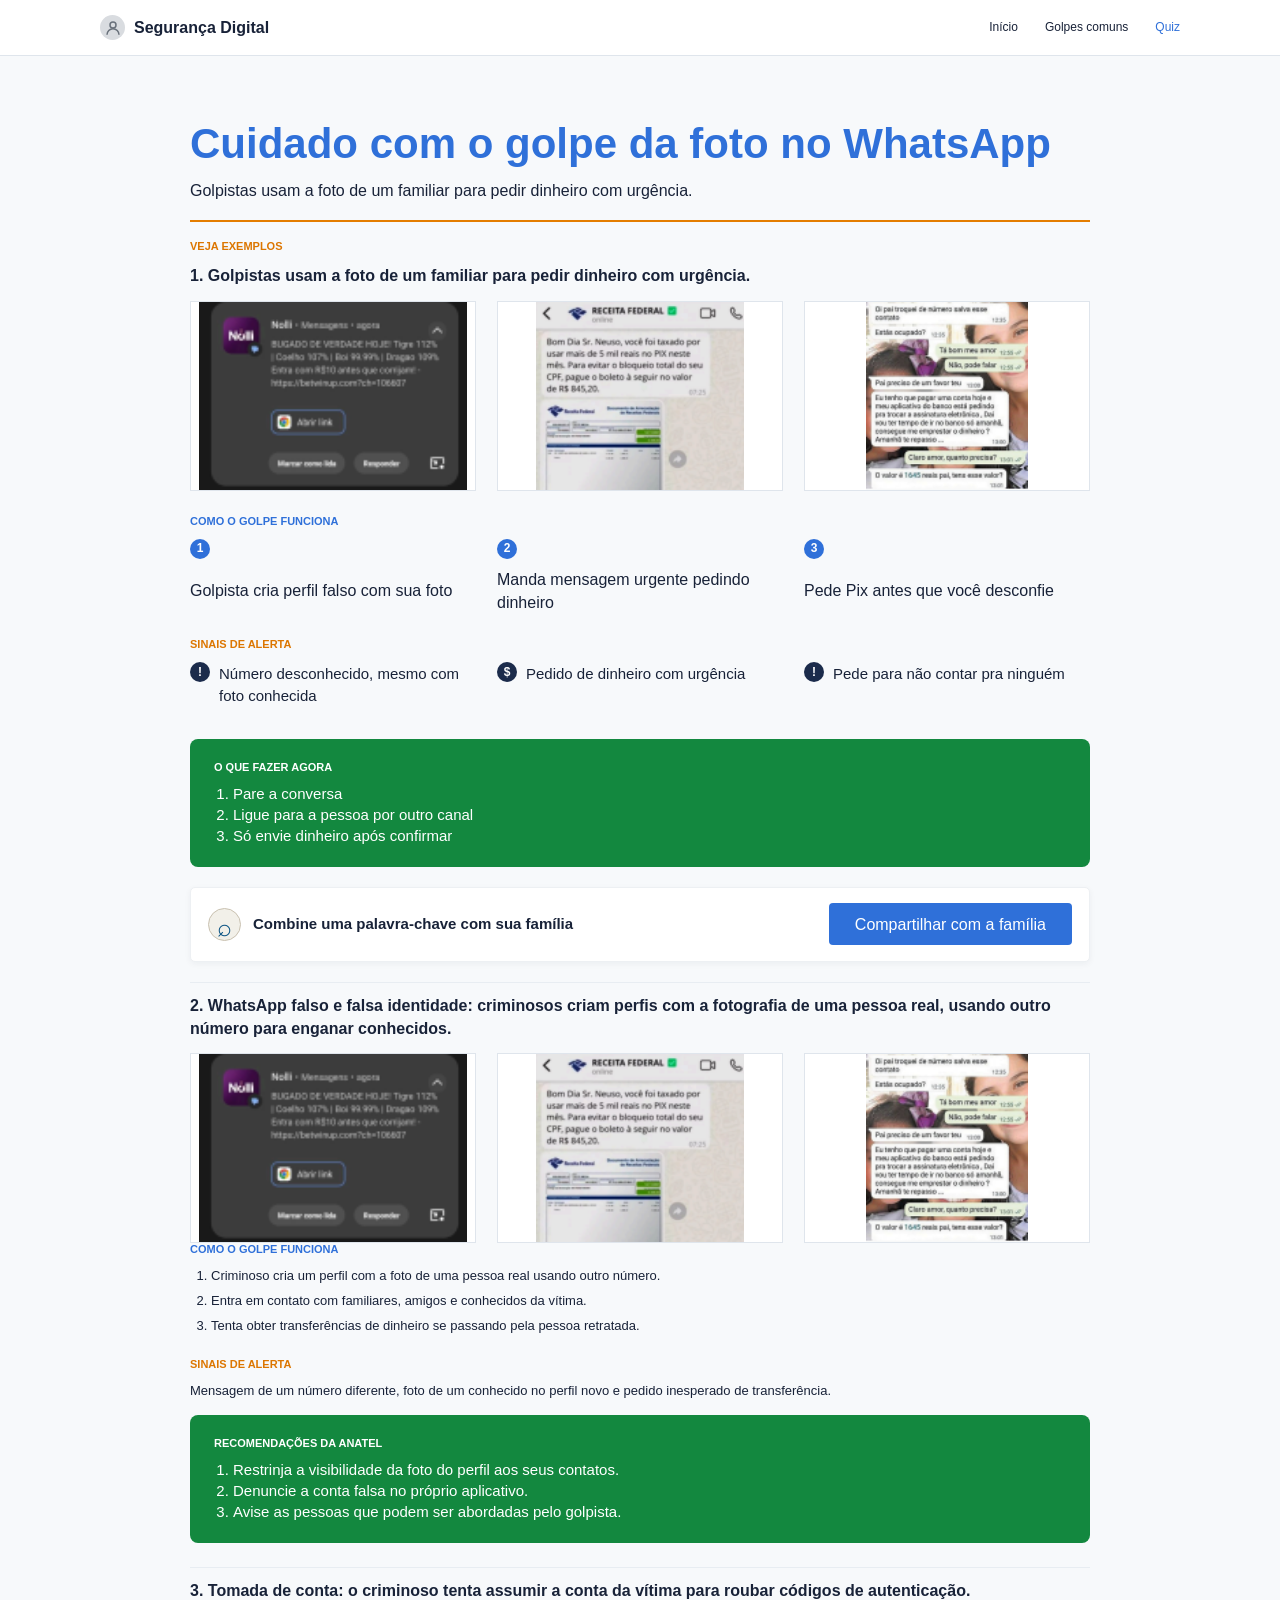
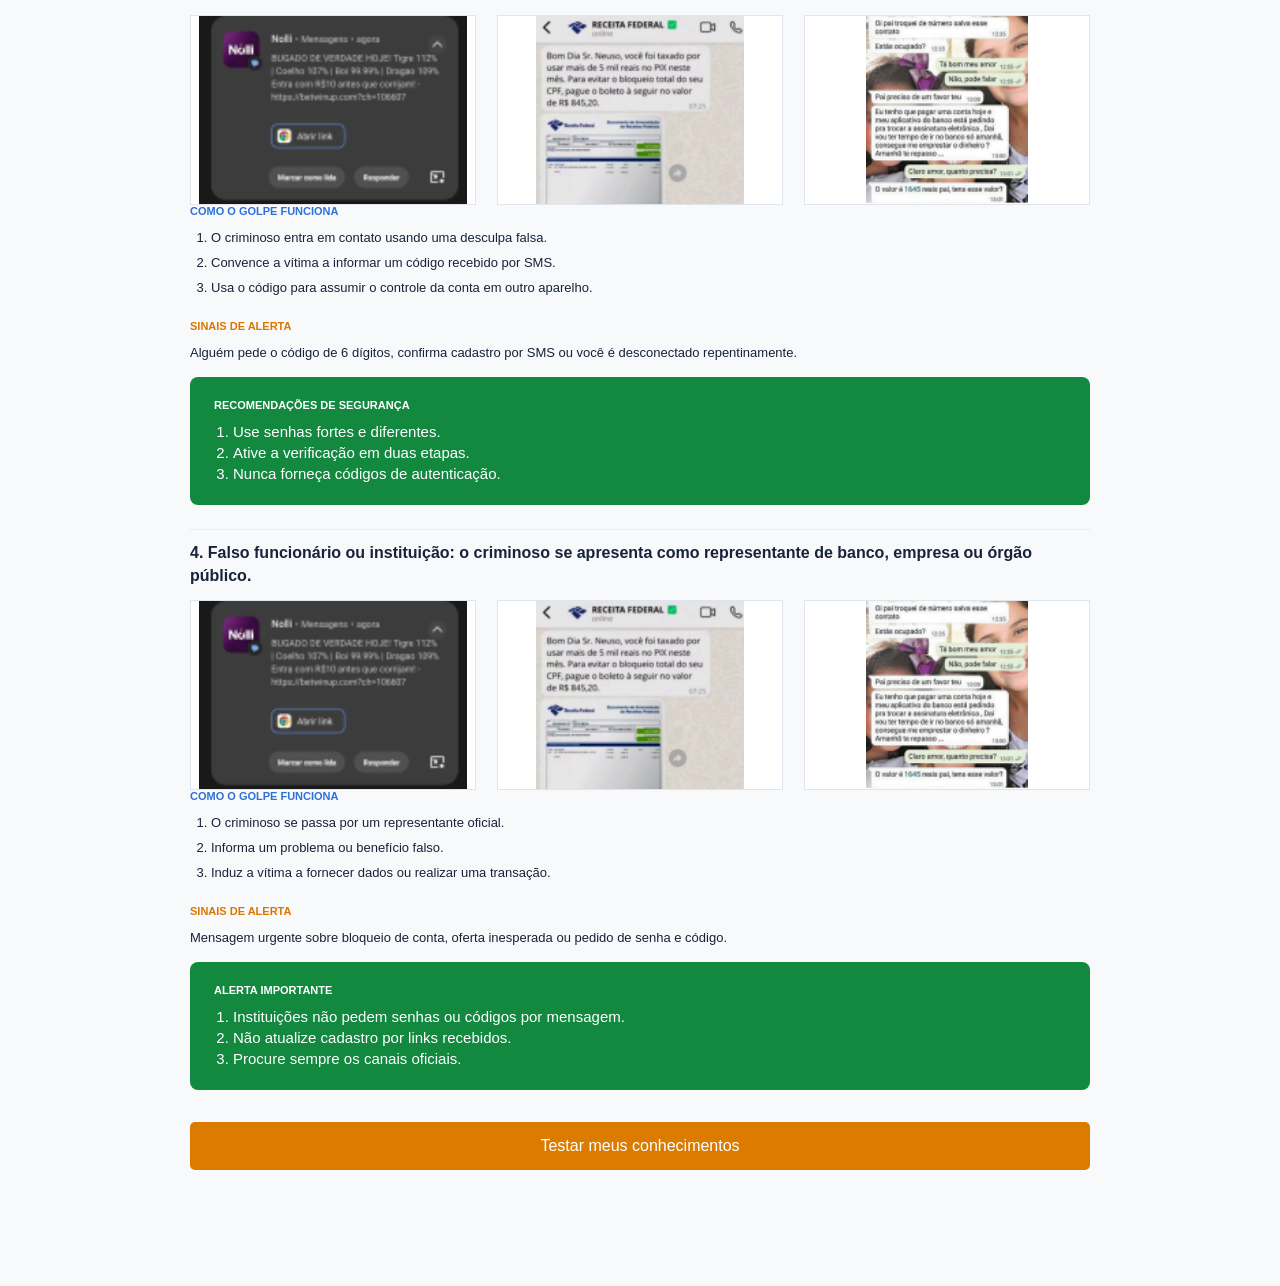
==== index.html @ 871d4056 "Criaçao do quiz" ====
<!doctype html>
<html lang="pt-BR">
  <head>
    <meta charset="utf-8" />
    <meta name="viewport" content="width=device-width, initial-scale=1" />
    <meta name="theme-color" content="#f7f9fb" />
    <title>Quiz de Segurança Digital</title>
    <link rel="stylesheet" href="styles/style.css" />
  </head>
  <body>
    <!-- A Squad de Integração pode trocar estes tokens e o conteúdo do módulo pelo Design System global. -->
    <section id="modulo-golpes-whatsapp" aria-labelledby="modulo-golpes-titulo">
      <header class="mod-whatsapp-cabecalho">
        <a
          class="mod-whatsapp-marca"
          href="#modulo-golpes-whatsapp"
          aria-label="Segurança Digital, início"
        >
          <span class="mod-whatsapp-avatar" aria-hidden="true">
            <svg
              viewBox="0 0 24 24"
              fill="none"
              stroke="currentColor"
              stroke-width="2"
            >
              <circle cx="12" cy="8" r="4"></circle>
              <path d="M20 21a8 8 0 1 0-16 0"></path>
            </svg>
          </span>
          <strong>Segurança Digital</strong>
        </a>
        <nav class="mod-whatsapp-navegacao" aria-label="Navegação principal">
          <a href="#modulo-golpes-whatsapp">Início</a>
          <a href="#mod-whatsapp-informacoes">Golpes comuns</a>
          <a class="mod-whatsapp-navegacao-ativa" href="#quiz">Quiz</a>
        </nav>
      </header>

      <main class="mod-whatsapp-conteudo">
        <div id="mod-whatsapp-informacoes" class="mod-whatsapp-informacoes">
          <header class="mod-whatsapp-hero">
            <h1>Cuidado com o golpe da foto no WhatsApp</h1>
            <p>
              Golpistas usam a foto de um familiar para pedir dinheiro com
              urgência.
            </p>
          </header>

          <h2 class="mod-whatsapp-titulo-secao mod-whatsapp-titulo-laranja">
            VEJA EXEMPLOS
          </h2>
          <section class="mod-whatsapp-bloco">
            <p class="mod-whatsapp-lead">
              1. Golpistas usam a foto de um familiar para pedir dinheiro com
              urgência.
            </p>
            <div class="mod-whatsapp-imagens">
              <img
                src="assets/notificacao.png"
                alt="Exemplo de uma notificação suspeita no celular"
              />
              <img
                src="assets/golpeFederal.png"
                alt="Exemplo de mensagem falsa usando o nome da Receita Federal"
              />
              <img
                src="assets/golpePai.png"
                alt="Exemplo de mensagem de golpista se passando por um familiar"
              />
            </div>
          </section>
          <section class="mod-whatsapp-bloco">
            <h2 class="mod-whatsapp-titulo-secao mod-whatsapp-titulo-azul">
              COMO O GOLPE FUNCIONA
            </h2>
            <ol class="mod-whatsapp-passos">
              <li>
                <b>1</b><span>Golpista cria perfil falso com sua foto</span>
              </li>
              <li>
                <b>2</b><span>Manda mensagem urgente pedindo dinheiro</span>
              </li>
              <li><b>3</b><span>Pede Pix antes que você desconfie</span></li>
            </ol>
          </section>
          <section class="mod-whatsapp-bloco">
            <h2 class="mod-whatsapp-titulo-secao mod-whatsapp-titulo-laranja">
              SINAIS DE ALERTA
            </h2>
            <ul class="mod-whatsapp-alertas">
              <li>
                <span aria-hidden="true">!</span>
                <p>Número desconhecido, mesmo com foto conhecida</p>
              </li>
              <li>
                <span aria-hidden="true">$</span>
                <p>Pedido de dinheiro com urgência</p>
              </li>
              <li>
                <span aria-hidden="true">!</span>
                <p>Pede para não contar pra ninguém</p>
              </li>
            </ul>
          </section>
          <section class="mod-whatsapp-dica">
            <h2>O QUE FAZER AGORA</h2>
            <ol>
              <li>Pare a conversa</li>
              <li>Ligue para a pessoa por outro canal</li>
              <li>Só envie dinheiro após confirmar</li>
            </ol>
          </section>
          <section class="mod-whatsapp-cartao">
            <div>
              <span class="mod-whatsapp-icone-chave" aria-hidden="true">⌕</span
              ><strong>Combine uma palavra-chave com sua família</strong>
            </div>
            <button class="mod-whatsapp-compartilhar" type="button">
              Compartilhar com a família
            </button>
          </section>

          <section class="mod-whatsapp-bloco mod-whatsapp-bloco-extra">
            <p class="mod-whatsapp-lead">
              2. WhatsApp falso e falsa identidade: criminosos criam perfis com
              a fotografia de uma pessoa real, usando outro número para enganar
              conhecidos.
            </p>
            <div class="mod-whatsapp-imagens">
              <img
                src="assets/notificacao.png"
                alt="Exemplo de notificação suspeita"
              /><img
                src="assets/golpeFederal.png"
                alt="Exemplo de mensagem falsa"
              /><img src="assets/golpePai.png" alt="Exemplo de perfil falso" />
            </div>
            <h2 class="mod-whatsapp-titulo-secao mod-whatsapp-titulo-azul">
              COMO O GOLPE FUNCIONA
            </h2>
            <ol class="mod-whatsapp-lista-texto">
              <li>
                Criminoso cria um perfil com a foto de uma pessoa real usando
                outro número.
              </li>
              <li>
                Entra em contato com familiares, amigos e conhecidos da vítima.
              </li>
              <li>
                Tenta obter transferências de dinheiro se passando pela pessoa
                retratada.
              </li>
            </ol>
            <h2 class="mod-whatsapp-titulo-secao mod-whatsapp-titulo-laranja">
              SINAIS DE ALERTA
            </h2>
            <p class="mod-whatsapp-texto-alerta">
              Mensagem de um número diferente, foto de um conhecido no perfil
              novo e pedido inesperado de transferência.
            </p>
            <section class="mod-whatsapp-dica">
              <h2>RECOMENDAÇÕES DA ANATEL</h2>
              <ol>
                <li>
                  Restrinja a visibilidade da foto do perfil aos seus contatos.
                </li>
                <li>Denuncie a conta falsa no próprio aplicativo.</li>
                <li>Avise as pessoas que podem ser abordadas pelo golpista.</li>
              </ol>
            </section>
          </section>

          <section class="mod-whatsapp-bloco mod-whatsapp-bloco-extra">
            <p class="mod-whatsapp-lead">
              3. Tomada de conta: o criminoso tenta assumir a conta da vítima
              para roubar códigos de autenticação.
            </p>
            <div class="mod-whatsapp-imagens">
              <img
                src="assets/notificacao.png"
                alt="Exemplo de notificação suspeita"
              /><img
                src="assets/golpeFederal.png"
                alt="Exemplo de mensagem falsa"
              /><img src="assets/golpePai.png" alt="Exemplo de perfil falso" />
            </div>
            <h2 class="mod-whatsapp-titulo-secao mod-whatsapp-titulo-azul">
              COMO O GOLPE FUNCIONA
            </h2>
            <ol class="mod-whatsapp-lista-texto">
              <li>O criminoso entra em contato usando uma desculpa falsa.</li>
              <li>Convence a vítima a informar um código recebido por SMS.</li>
              <li>
                Usa o código para assumir o controle da conta em outro aparelho.
              </li>
            </ol>
            <h2 class="mod-whatsapp-titulo-secao mod-whatsapp-titulo-laranja">
              SINAIS DE ALERTA
            </h2>
            <p class="mod-whatsapp-texto-alerta">
              Alguém pede o código de 6 dígitos, confirma cadastro por SMS ou
              você é desconectado repentinamente.
            </p>
            <section class="mod-whatsapp-dica">
              <h2>RECOMENDAÇÕES DE SEGURANÇA</h2>
              <ol>
                <li>Use senhas fortes e diferentes.</li>
                <li>Ative a verificação em duas etapas.</li>
                <li>Nunca forneça códigos de autenticação.</li>
              </ol>
            </section>
          </section>

          <section class="mod-whatsapp-bloco mod-whatsapp-bloco-extra">
            <p class="mod-whatsapp-lead">
              4. Falso funcionário ou instituição: o criminoso se apresenta como
              representante de banco, empresa ou órgão público.
            </p>
            <div class="mod-whatsapp-imagens">
              <img
                src="assets/notificacao.png"
                alt="Exemplo de notificação suspeita"
              /><img
                src="assets/golpeFederal.png"
                alt="Exemplo de mensagem falsa"
              /><img src="assets/golpePai.png" alt="Exemplo de perfil falso" />
            </div>
            <h2 class="mod-whatsapp-titulo-secao mod-whatsapp-titulo-azul">
              COMO O GOLPE FUNCIONA
            </h2>
            <ol class="mod-whatsapp-lista-texto">
              <li>O criminoso se passa por um representante oficial.</li>
              <li>Informa um problema ou benefício falso.</li>
              <li>
                Induz a vítima a fornecer dados ou realizar uma transação.
              </li>
            </ol>
            <h2 class="mod-whatsapp-titulo-secao mod-whatsapp-titulo-laranja">
              SINAIS DE ALERTA
            </h2>
            <p class="mod-whatsapp-texto-alerta">
              Mensagem urgente sobre bloqueio de conta, oferta inesperada ou
              pedido de senha e código.
            </p>
            <section class="mod-whatsapp-dica">
              <h2>ALERTA IMPORTANTE</h2>
              <ol>
                <li>Instituições não pedem senhas ou códigos por mensagem.</li>
                <li>Não atualize cadastro por links recebidos.</li>
                <li>Procure sempre os canais oficiais.</li>
              </ol>
            </section>
          </section>

          <a class="mod-whatsapp-cta" href="#quiz">Testar meus conhecimentos</a>
        </div>

        <section
          id="quiz"
          class="mod-whatsapp-quiz"
          aria-labelledby="modulo-golpes-titulo"
          aria-hidden="true"
        >
          <div class="mod-whatsapp-topo-quiz">
            <button
              class="mod-whatsapp-voltar"
              id="mod-whatsapp-voltar"
              type="button"
              hidden
            >
              <span aria-hidden="true">←</span> Voltar
            </button>
            <span
              class="mod-whatsapp-contador"
              id="mod-whatsapp-contador"
              aria-live="polite"
              >1 de 5</span
            >
          </div>

          <div
            class="mod-whatsapp-progresso"
            role="progressbar"
            aria-valuemin="0"
            aria-valuemax="5"
            aria-valuenow="1"
            aria-label="Progresso do quiz"
          >
            <span id="mod-whatsapp-progresso-preenchido"></span>
          </div>

          <div id="mod-whatsapp-aplicacao" class="mod-whatsapp-aplicacao">
            <!-- O conteúdo da pergunta é inserido pelo JavaScript. -->
          </div>
        </section>
      </main>
    </section>

    <script src="script.js"></script>
  </body>
</html>
---- styles/style.css ----
/* A Squad de Integração pode mapear estes tokens para as variáveis do Design System global. */
body {
  margin: 0;
}

#modulo-golpes-whatsapp {
  --mod-whatsapp-fundo: #f7f9fb;
  --mod-whatsapp-superficie: #ffffff;
  --mod-whatsapp-texto: #182238;
  --mod-whatsapp-texto-suave: #40506a;
  --mod-whatsapp-azul: #2f70d9;
  --mod-whatsapp-azul-escuro: #1e56ae;
  --mod-whatsapp-borda: #dfe5ec;
  --mod-whatsapp-verde: #168b45;
  --mod-whatsapp-verde-claro: #e1f5e8;
  --mod-whatsapp-vermelho: #b42318;
  --mod-whatsapp-vermelho-claro: #fff0ee;
  --mod-whatsapp-fonte: "Trebuchet MS", Arial, sans-serif;
  min-height: 100vh;
  background: var(--mod-whatsapp-fundo);
  color: var(--mod-whatsapp-texto);
  font-family: var(--mod-whatsapp-fonte);
  font-size: 16px;
  line-height: 1.45;
}

#modulo-golpes-whatsapp *,
#modulo-golpes-whatsapp *::before,
#modulo-golpes-whatsapp *::after {
  box-sizing: border-box;
}
#modulo-golpes-whatsapp button,
#modulo-golpes-whatsapp a {
  font: inherit;
}
#modulo-golpes-whatsapp button {
  cursor: pointer;
}

.mod-whatsapp-cabecalho {
  min-height: 56px;
  padding: 0 max(36px, calc((100% - 1080px) / 2));
  display: flex;
  align-items: center;
  justify-content: space-between;
  background: var(--mod-whatsapp-superficie);
  border-bottom: 1px solid var(--mod-whatsapp-borda);
}
.mod-whatsapp-marca {
  display: flex;
  align-items: center;
  gap: 9px;
  color: var(--mod-whatsapp-texto);
  text-decoration: none;
  font-size: 14px;
}
.mod-whatsapp-avatar {
  width: 25px;
  height: 25px;
  display: grid;
  place-items: center;
  border-radius: 50%;
  background: #d9dce0;
  color: #69717b;
}
.mod-whatsapp-avatar svg {
  width: 18px;
  height: 18px;
}
.mod-whatsapp-titulo-cabecalho {
  color: var(--mod-whatsapp-azul);
  font-size: 12px;
  font-weight: 700;
}
.mod-whatsapp-conteudo {
  width: min(100% - 64px, 900px);
  margin: 0 auto;
  padding: 28px 0 70px;
}
.mod-whatsapp-topo-quiz {
  min-height: 22px;
  display: flex;
  justify-content: space-between;
  align-items: center;
}
.mod-whatsapp-voltar {
  padding: 0;
  border: 0;
  background: transparent;
  color: var(--mod-whatsapp-texto-suave);
  font-size: 12px;
}
.mod-whatsapp-voltar:hover {
  color: var(--mod-whatsapp-azul-escuro);
  text-decoration: underline;
}
.mod-whatsapp-contador {
  color: var(--mod-whatsapp-azul);
  font-size: 12px;
  font-weight: 700;
}
.mod-whatsapp-progresso {
  height: 5px;
  margin: 9px 0 14px;
  overflow: hidden;
  border-radius: 99px;
  background: #e2e7ed;
}
.mod-whatsapp-progresso span {
  display: block;
  width: 20%;
  height: 100%;
  border-radius: inherit;
  background: var(--mod-whatsapp-azul);
  transition: width 0.35s ease;
}
.mod-whatsapp-aplicacao {
  opacity: 0;
  transform: translateX(14px);
  transition:
    opacity 0.25s ease,
    transform 0.25s ease;
}
.mod-whatsapp-aplicacao.mod-whatsapp-visivel {
  opacity: 1;
  transform: translateX(0);
}
.mod-whatsapp-etiqueta {
  margin: 0 0 4px;
  color: var(--mod-whatsapp-azul);
  font-size: 11px;
  font-weight: 700;
}
.mod-whatsapp-pergunta {
  max-width: 820px;
  margin: 0 0 24px;
  font-size: clamp(24px, 3.2vw, 32px);
  line-height: 1.1;
  letter-spacing: -0.2px;
}
.mod-whatsapp-opcoes {
  display: grid;
  gap: 9px;
}
.mod-whatsapp-resposta {
  min-height: 56px;
  width: 100%;
  padding: 13px 17px;
  display: flex;
  align-items: center;
  gap: 11px;
  text-align: left;
  color: var(--mod-whatsapp-texto);
  background: var(--mod-whatsapp-superficie);
  border: 1px solid var(--mod-whatsapp-borda);
  border-radius: 7px;
  font-size: 15px;
  transition:
    border-color 0.15s ease,
    background 0.15s ease,
    transform 0.15s ease;
}
.mod-whatsapp-resposta:hover:not(:disabled),
.mod-whatsapp-resposta:focus-visible {
  border-color: var(--mod-whatsapp-azul);
  outline: 3px solid rgba(47, 112, 217, 0.16);
}
.mod-whatsapp-resposta:active:not(:disabled) {
  transform: scale(0.99);
}
.mod-whatsapp-radio {
  width: 12px;
  height: 12px;
  flex: 0 0 12px;
  border: 1px solid #aeb7c2;
  border-radius: 50%;
}
.mod-whatsapp-desativada {
  cursor: default;
  opacity: 0.62;
}
.mod-whatsapp-resposta.mod-whatsapp-correta {
  color: #096b32;
  background: var(--mod-whatsapp-verde-claro);
  border-color: var(--mod-whatsapp-verde);
  font-weight: 700;
  opacity: 1;
}
.mod-whatsapp-resposta.mod-whatsapp-correta .mod-whatsapp-radio {
  border: 4px solid var(--mod-whatsapp-verde);
}
.mod-whatsapp-resposta.mod-whatsapp-incorreta {
  color: var(--mod-whatsapp-vermelho);
  background: var(--mod-whatsapp-vermelho-claro);
  border-color: var(--mod-whatsapp-vermelho);
  opacity: 1;
}
.mod-whatsapp-resposta.mod-whatsapp-incorreta .mod-whatsapp-radio {
  border: 4px solid var(--mod-whatsapp-vermelho);
}
.mod-whatsapp-feedback {
  margin-top: 14px;
  padding: 13px 15px;
  display: grid;
  gap: 4px;
  border-left: 4px solid;
  border-radius: 4px;
  font-size: 13px;
}
.mod-whatsapp-feedback strong {
  font-size: 14px;
}
.mod-whatsapp-feedback-certo {
  color: #096b32;
  background: var(--mod-whatsapp-verde-claro);
  border-color: var(--mod-whatsapp-verde);
}
.mod-whatsapp-feedback-erro {
  color: var(--mod-whatsapp-vermelho);
  background: var(--mod-whatsapp-vermelho-claro);
  border-color: var(--mod-whatsapp-vermelho);
}
.mod-whatsapp-acao {
  min-height: 45px;
  width: 100%;
  margin-top: 17px;
  padding: 10px 18px;
  color: #fff;
  background: var(--mod-whatsapp-azul);
  border: 0;
  border-radius: 5px;
  font-size: 13px;
  font-weight: 700;
  transition:
    background 0.15s ease,
    transform 0.15s ease;
}
.mod-whatsapp-acao:hover,
.mod-whatsapp-acao:focus-visible {
  background: var(--mod-whatsapp-azul-escuro);
  outline: 3px solid rgba(47, 112, 217, 0.2);
}
.mod-whatsapp-acao:active {
  transform: translateY(1px);
}
.mod-whatsapp-resultado {
  padding-top: 10px;
  text-align: center;
}
.mod-whatsapp-icone-resultado {
  width: 58px;
  height: 58px;
  margin: 0 auto 15px;
  display: grid;
  place-items: center;
  color: var(--mod-whatsapp-verde);
  background: var(--mod-whatsapp-verde-claro);
  border-radius: 50%;
  font-size: 34px;
  font-weight: 700;
}
.mod-whatsapp-titulo-resultado {
  margin: 4px 0 9px;
  color: var(--mod-whatsapp-verde);
  font-size: 28px;
  line-height: 1.15;
}
.mod-whatsapp-mensagem-resultado {
  max-width: 420px;
  margin: 0 auto 19px;
  font-size: 14px;
}
.mod-whatsapp-resumo {
  max-width: 470px;
  margin: 0 auto;
  padding: 16px;
  display: grid;
  gap: 7px;
  text-align: left;
  background: var(--mod-whatsapp-superficie);
  border: 1px solid #edf0f3;
  border-radius: 5px;
  box-shadow: 0 2px 6px rgba(24, 34, 56, 0.05);
  font-size: 13px;
}
.mod-whatsapp-resumo strong {
  color: var(--mod-whatsapp-azul);
  font-size: 12px;
  text-transform: uppercase;
}

@media (max-width: 520px) {
  .mod-whatsapp-cabecalho {
    padding: 0 20px;
  }
  .mod-whatsapp-conteudo {
    width: min(100% - 32px, 560px);
    padding-top: 18px;
  }
  .mod-whatsapp-pergunta {
    font-size: 22px;
  }
  .mod-whatsapp-resposta {
    min-height: 54px;
    font-size: 14px;
  }
}

@media (prefers-reduced-motion: reduce) {
  #modulo-golpes-whatsapp *,
  #modulo-golpes-whatsapp *::before,
  #modulo-golpes-whatsapp *::after {
    scroll-behavior: auto !important;
    transition-duration: 0.01ms !important;
    animation-duration: 0.01ms !important;
  }
}

/* Tela principal informativa: estes estilos também ficam isolados no módulo. */
.mod-whatsapp-navegacao {
  display: flex;
  align-items: center;
  gap: 27px;
  font-size: 12px;
}
.mod-whatsapp-navegacao a {
  color: var(--mod-whatsapp-texto);
  text-decoration: none;
}
.mod-whatsapp-navegacao a:hover,
.mod-whatsapp-navegacao-ativa {
  color: var(--mod-whatsapp-azul) !important;
  font-weight: 700;
}
.mod-whatsapp-hero {
  padding: 36px 0 18px;
}
.mod-whatsapp-hero h1 {
  margin: 0 0 12px;
  color: var(--mod-whatsapp-azul);
  font-size: clamp(30px, 3.5vw, 42px);
  line-height: 1.12;
}
.mod-whatsapp-hero p,
.mod-whatsapp-lead {
  margin: 0;
  color: var(--mod-whatsapp-texto);
  font-size: 16px;
}
.mod-whatsapp-hero::after {
  content: "";
  display: block;
  height: 2px;
  margin-top: 18px;
  background: #e47d00;
}
.mod-whatsapp-titulo-secao {
  margin: 0 0 11px;
  font-size: 11px;
  line-height: 1.2;
}
.mod-whatsapp-titulo-laranja {
  color: #dc7600;
}
.mod-whatsapp-titulo-azul {
  color: var(--mod-whatsapp-azul);
}
.mod-whatsapp-bloco {
  margin-bottom: 24px;
}
.mod-whatsapp-lead {
  margin-bottom: 13px;
  font-weight: 600;
}
.mod-whatsapp-imagens {
  display: grid;
  grid-template-columns: repeat(3, 1fr);
  gap: 21px;
}
.mod-whatsapp-imagens img {
  width: 100%;
  height: 190px;
  object-fit: contain;
  background: #ffffff;
  border: 1px solid var(--mod-whatsapp-borda);
}
.mod-whatsapp-passos,
.mod-whatsapp-alertas {
  margin: 0;
  padding: 0;
  display: grid;
  grid-template-columns: repeat(3, 1fr);
  gap: 21px;
  list-style: none;
}
.mod-whatsapp-passos li {
  display: grid;
  gap: 9px;
  color: var(--mod-whatsapp-texto);
  font-size: 16px;
}
.mod-whatsapp-passos b {
  width: 20px;
  height: 20px;
  display: grid;
  place-items: center;
  color: #fff;
  background: var(--mod-whatsapp-azul);
  border-radius: 50%;
  font-size: 12px;
}
.mod-whatsapp-alertas li {
  display: flex;
  align-items: flex-start;
  gap: 9px;
  font-size: 15px;
}
.mod-whatsapp-alertas span {
  width: 20px;
  height: 20px;
  flex: 0 0 20px;
  display: grid;
  place-items: center;
  color: #fff;
  background: #1b2b4b;
  border-radius: 50%;
  font-size: 12px;
  font-weight: 700;
}
.mod-whatsapp-alertas p {
  margin: 1px 0 0;
}
.mod-whatsapp-dica {
  margin: 32px 0 20px;
  padding: 21px 24px;
  color: #fff;
  background: #13883f;
  border-radius: 8px;
}
.mod-whatsapp-dica h2 {
  margin: 0 0 7px;
  font-size: 11px;
}
.mod-whatsapp-dica ol {
  margin: 0;
  padding-left: 19px;
  font-size: 15px;
  line-height: 1.4;
}
.mod-whatsapp-cartao {
  min-height: 75px;
  margin-bottom: 20px;
  padding: 14px 17px;
  display: flex;
  align-items: center;
  justify-content: space-between;
  gap: 18px;
  background: #fff;
  border: 1px solid #edf0f3;
  border-radius: 5px;
  box-shadow: 0 2px 6px rgba(24, 34, 56, 0.05);
}
.mod-whatsapp-cartao > div {
  display: flex;
  align-items: center;
  gap: 12px;
  font-size: 15px;
}
.mod-whatsapp-icone-chave {
  width: 33px;
  height: 33px;
  display: grid;
  place-items: center;
  color: #075182;
  background: #f2f0e9;
  border: 1px solid #c9c1b0;
  border-radius: 50%;
  font-size: 25px;
}
.mod-whatsapp-compartilhar {
  min-height: 42px;
  padding: 9px 26px;
  color: #fff;
  background: var(--mod-whatsapp-azul);
  border: 0;
  border-radius: 4px;
  font-size: 14px;
  font-weight: 700;
}
.mod-whatsapp-bloco-extra {
  padding-top: 11px;
  border-top: 1px solid #e8edf2;
}
.mod-whatsapp-lista-texto {
  margin: 0 0 22px;
  padding-left: 21px;
  display: grid;
  gap: 6px;
  color: var(--mod-whatsapp-texto);
  font-size: 13px;
}
.mod-whatsapp-texto-alerta {
  margin: 0 0 14px;
  font-size: 13px;
}
.mod-whatsapp-bloco-extra .mod-whatsapp-dica {
  margin: 0 0 20px;
}
.mod-whatsapp-cta {
  min-height: 48px;
  margin: 32px 0 46px;
  display: flex;
  align-items: center;
  justify-content: center;
  color: #fff;
  background: #db7b00;
  border-radius: 5px;
  font-size: 15px;
  font-weight: 700;
  text-decoration: none;
}
.mod-whatsapp-cta:hover {
  background: #bb6500;
}
.mod-whatsapp-quiz {
  display: none;
  padding-top: 34px;
  border-top: 2px dashed var(--mod-whatsapp-borda);
}
.mod-whatsapp-quiz.mod-whatsapp-quiz-visivel {
  display: block;
}

@media (max-width: 600px) {
  .mod-whatsapp-navegacao {
    gap: 10px;
    font-size: 10px;
  }
  .mod-whatsapp-hero h1 {
    font-size: 25px;
  }
  .mod-whatsapp-imagens {
    gap: 7px;
  }
  .mod-whatsapp-imagens img {
    height: 88px;
    object-fit: contain;
  }
  .mod-whatsapp-passos,
  .mod-whatsapp-alertas {
    gap: 10px;
  }
  .mod-whatsapp-passos li,
  .mod-whatsapp-alertas li {
    font-size: 11px;
  }
  .mod-whatsapp-cartao {
    align-items: stretch;
    flex-direction: column;
  }
}
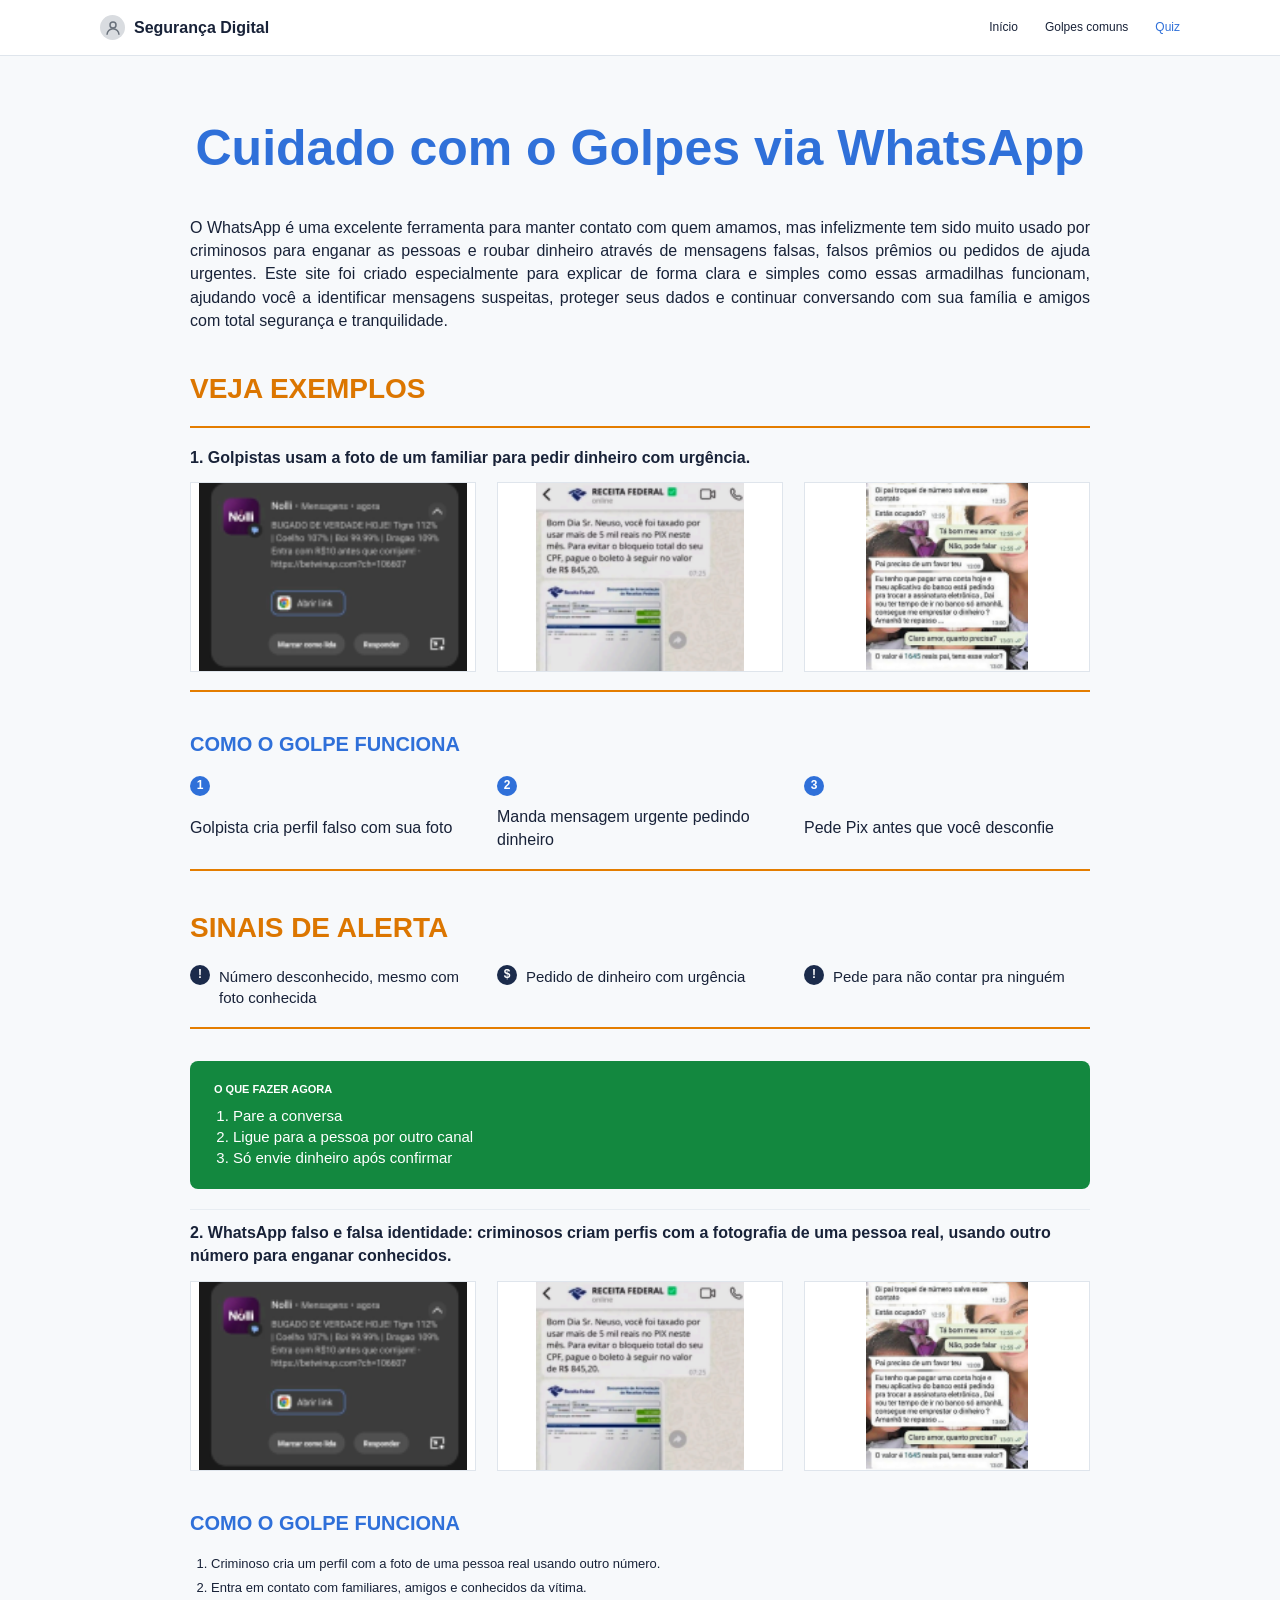
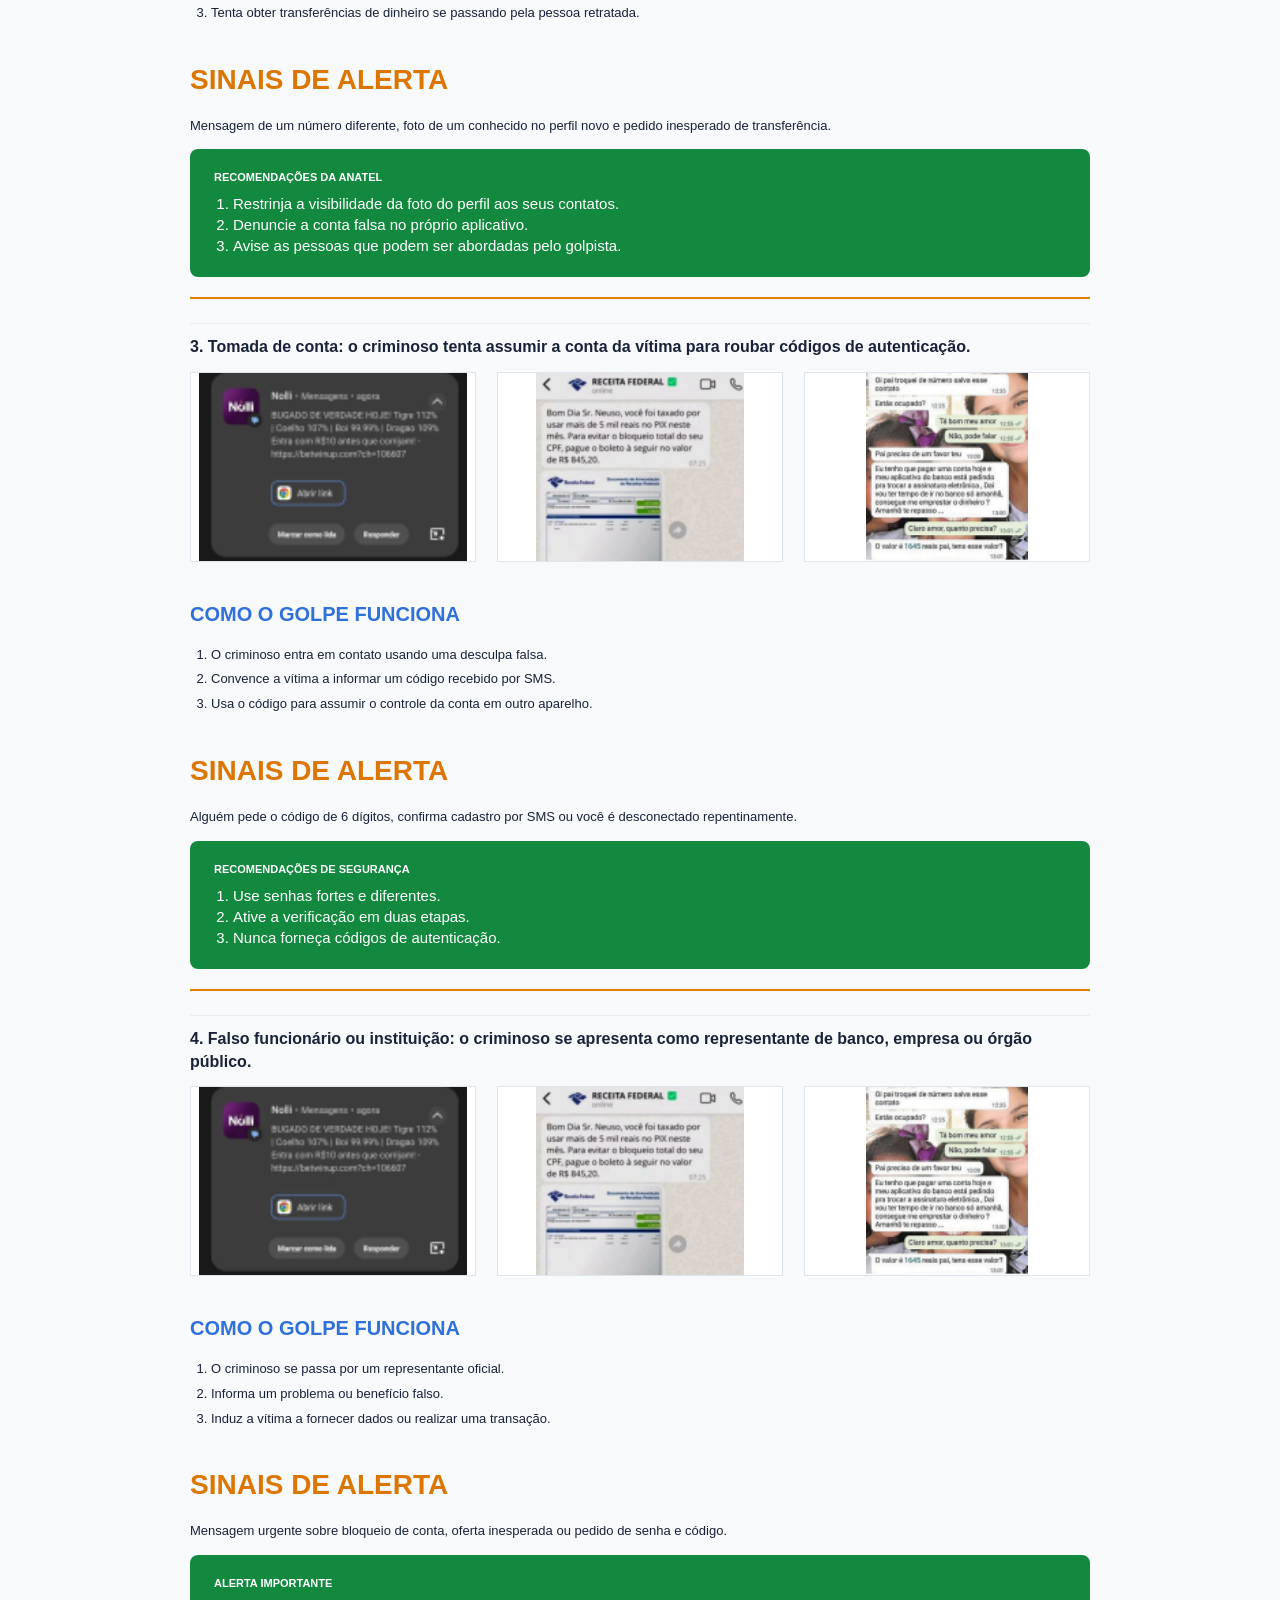
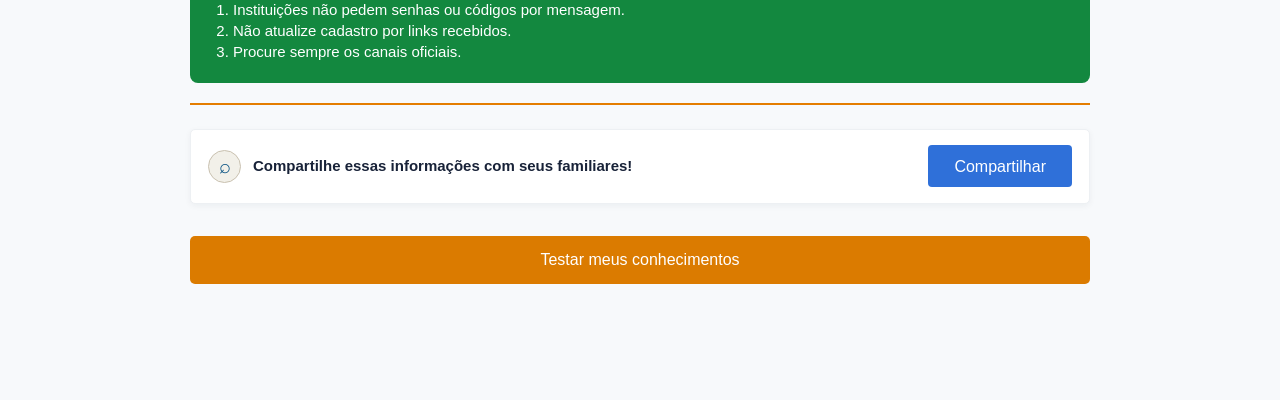
==== commit da36a08e: "att1" ====
--- a/index.html
+++ b/index.html
@@ -39,16 +39,14 @@
       <main class="mod-whatsapp-conteudo">
         <div id="mod-whatsapp-informacoes" class="mod-whatsapp-informacoes">
           <header class="mod-whatsapp-hero">
-            <h1>Cuidado com o golpe da foto no WhatsApp</h1>
-            <p>
-              Golpistas usam a foto de um familiar para pedir dinheiro com
-              urgência.
-            </p>
+            <h1>Cuidado com o Golpes via WhatsApp</h1>
+            <p>O WhatsApp é uma excelente ferramenta para manter contato com quem amamos, mas infelizmente tem sido muito usado por criminosos para enganar as pessoas e roubar dinheiro através de mensagens falsas, falsos prêmios ou pedidos de ajuda urgentes. Este site foi criado especialmente para explicar de forma clara e simples como essas armadilhas funcionam, ajudando você a identificar mensagens suspeitas, proteger seus dados e continuar conversando com sua família e amigos com total segurança e tranquilidade.</p>
+
+            <h2 class="mod-whatsapp-titulo-secao mod-whatsapp-titulo-laranja">
+              VEJA EXEMPLOS
+            </h2>
           </header>
-
-          <h2 class="mod-whatsapp-titulo-secao mod-whatsapp-titulo-laranja">
-            VEJA EXEMPLOS
-          </h2>
+          
           <section class="mod-whatsapp-bloco">
             <p class="mod-whatsapp-lead">
               1. Golpistas usam a foto de um familiar para pedir dinheiro com
@@ -110,15 +108,7 @@
               <li>Só envie dinheiro após confirmar</li>
             </ol>
           </section>
-          <section class="mod-whatsapp-cartao">
-            <div>
-              <span class="mod-whatsapp-icone-chave" aria-hidden="true">⌕</span
-              ><strong>Combine uma palavra-chave com sua família</strong>
-            </div>
-            <button class="mod-whatsapp-compartilhar" type="button">
-              Compartilhar com a família
-            </button>
-          </section>
+          
 
           <section class="mod-whatsapp-bloco mod-whatsapp-bloco-extra">
             <p class="mod-whatsapp-lead">
@@ -250,6 +240,15 @@
                 <li>Procure sempre os canais oficiais.</li>
               </ol>
             </section>
+          </section>
+          <section class="mod-whatsapp-cartao">
+            <div>
+              <span class="mod-whatsapp-icone-chave" aria-hidden="true">⌕</span
+              ><strong>Compartilhe essas informações com seus familiares!</strong>
+            </div>
+            <button id="btn-compartilhar-familia" class="mod-whatsapp-compartilhar" type="button">
+              Compartilhar
+            </button>
           </section>
 
           <a class="mod-whatsapp-cta" href="#quiz">Testar meus conhecimentos</a>
--- a/styles/style.css
+++ b/styles/style.css
@@ -37,6 +37,8 @@
   cursor: pointer;
 }
 
+
+
 .mod-whatsapp-cabecalho {
   min-height: 56px;
   padding: 0 max(36px, calc((100% - 1080px) / 2));
@@ -336,11 +338,17 @@
   padding: 36px 0 18px;
 }
 .mod-whatsapp-hero h1 {
-  margin: 0 0 12px;
+  margin: 0 0 40px;
   color: var(--mod-whatsapp-azul);
-  font-size: clamp(30px, 3.5vw, 42px);
+  font-size: clamp(50px, 3.5vw, 42px);
   line-height: 1.12;
-}
+  text-align: center;
+}
+
+.mod-whatsapp-hero p {
+  text-align: justify;
+}
+
 .mod-whatsapp-hero p,
 .mod-whatsapp-lead {
   margin: 0;
@@ -355,8 +363,8 @@
   background: #e47d00;
 }
 .mod-whatsapp-titulo-secao {
-  margin: 0 0 11px;
-  font-size: 11px;
+  margin: 40px 0px 20px 0px;
+  font-size: 28px;
   line-height: 1.2;
 }
 .mod-whatsapp-titulo-laranja {
@@ -364,6 +372,8 @@
 }
 .mod-whatsapp-titulo-azul {
   color: var(--mod-whatsapp-azul);
+  margin-bottom: 20px;
+  font-size: 20px;
 }
 .mod-whatsapp-bloco {
   margin-bottom: 24px;
@@ -437,6 +447,14 @@
   background: #13883f;
   border-radius: 8px;
 }
+
+.mod-whatsapp-bloco::after {
+  content: "";
+  display: block;
+  height: 2px;
+  margin-top: 18px;
+  background: #e47d00;
+}
 .mod-whatsapp-dica h2 {
   margin: 0 0 7px;
   font-size: 11px;
@@ -469,13 +487,14 @@
 .mod-whatsapp-icone-chave {
   width: 33px;
   height: 33px;
-  display: grid;
-  place-items: center;
+  display: flex;
+  justify-content: center;
+  align-items: center;
   color: #075182;
   background: #f2f0e9;
   border: 1px solid #c9c1b0;
   border-radius: 50%;
-  font-size: 25px;
+  font-size: 20px;
 }
 .mod-whatsapp-compartilhar {
   min-height: 42px;
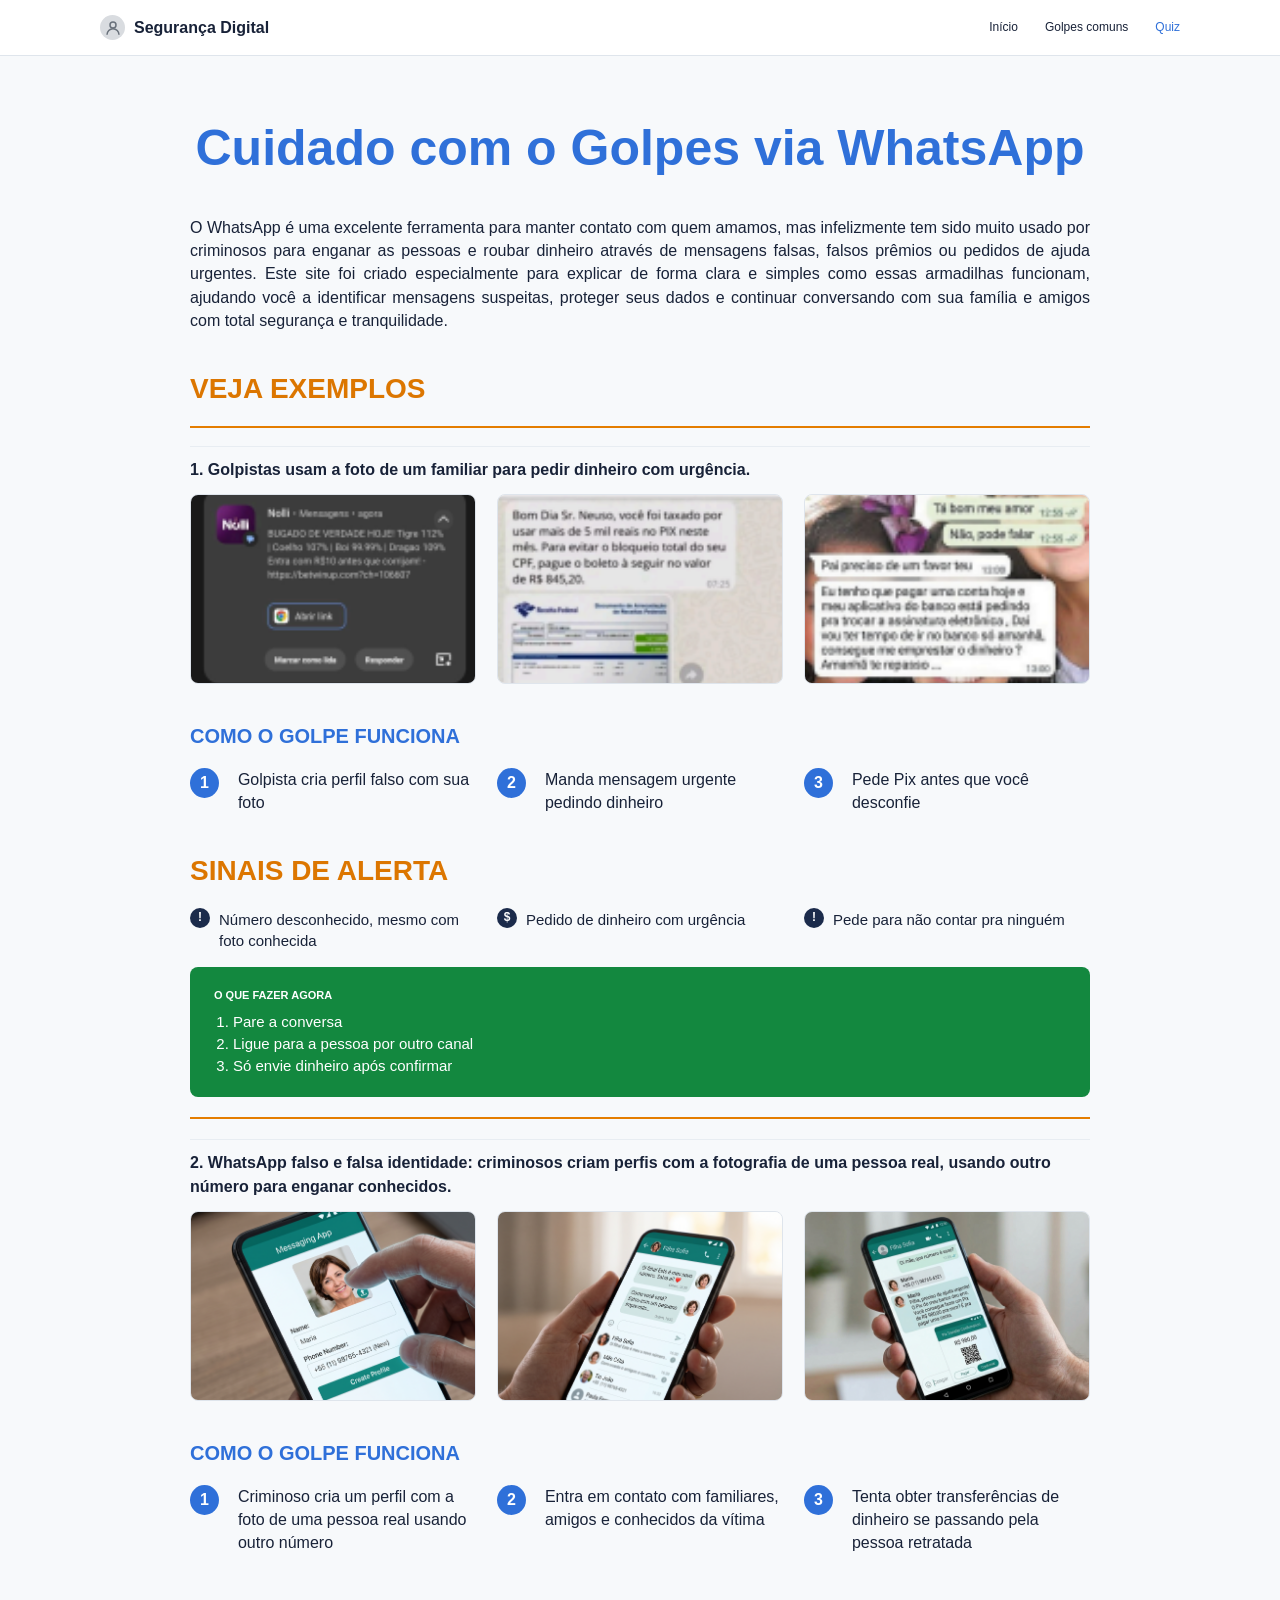
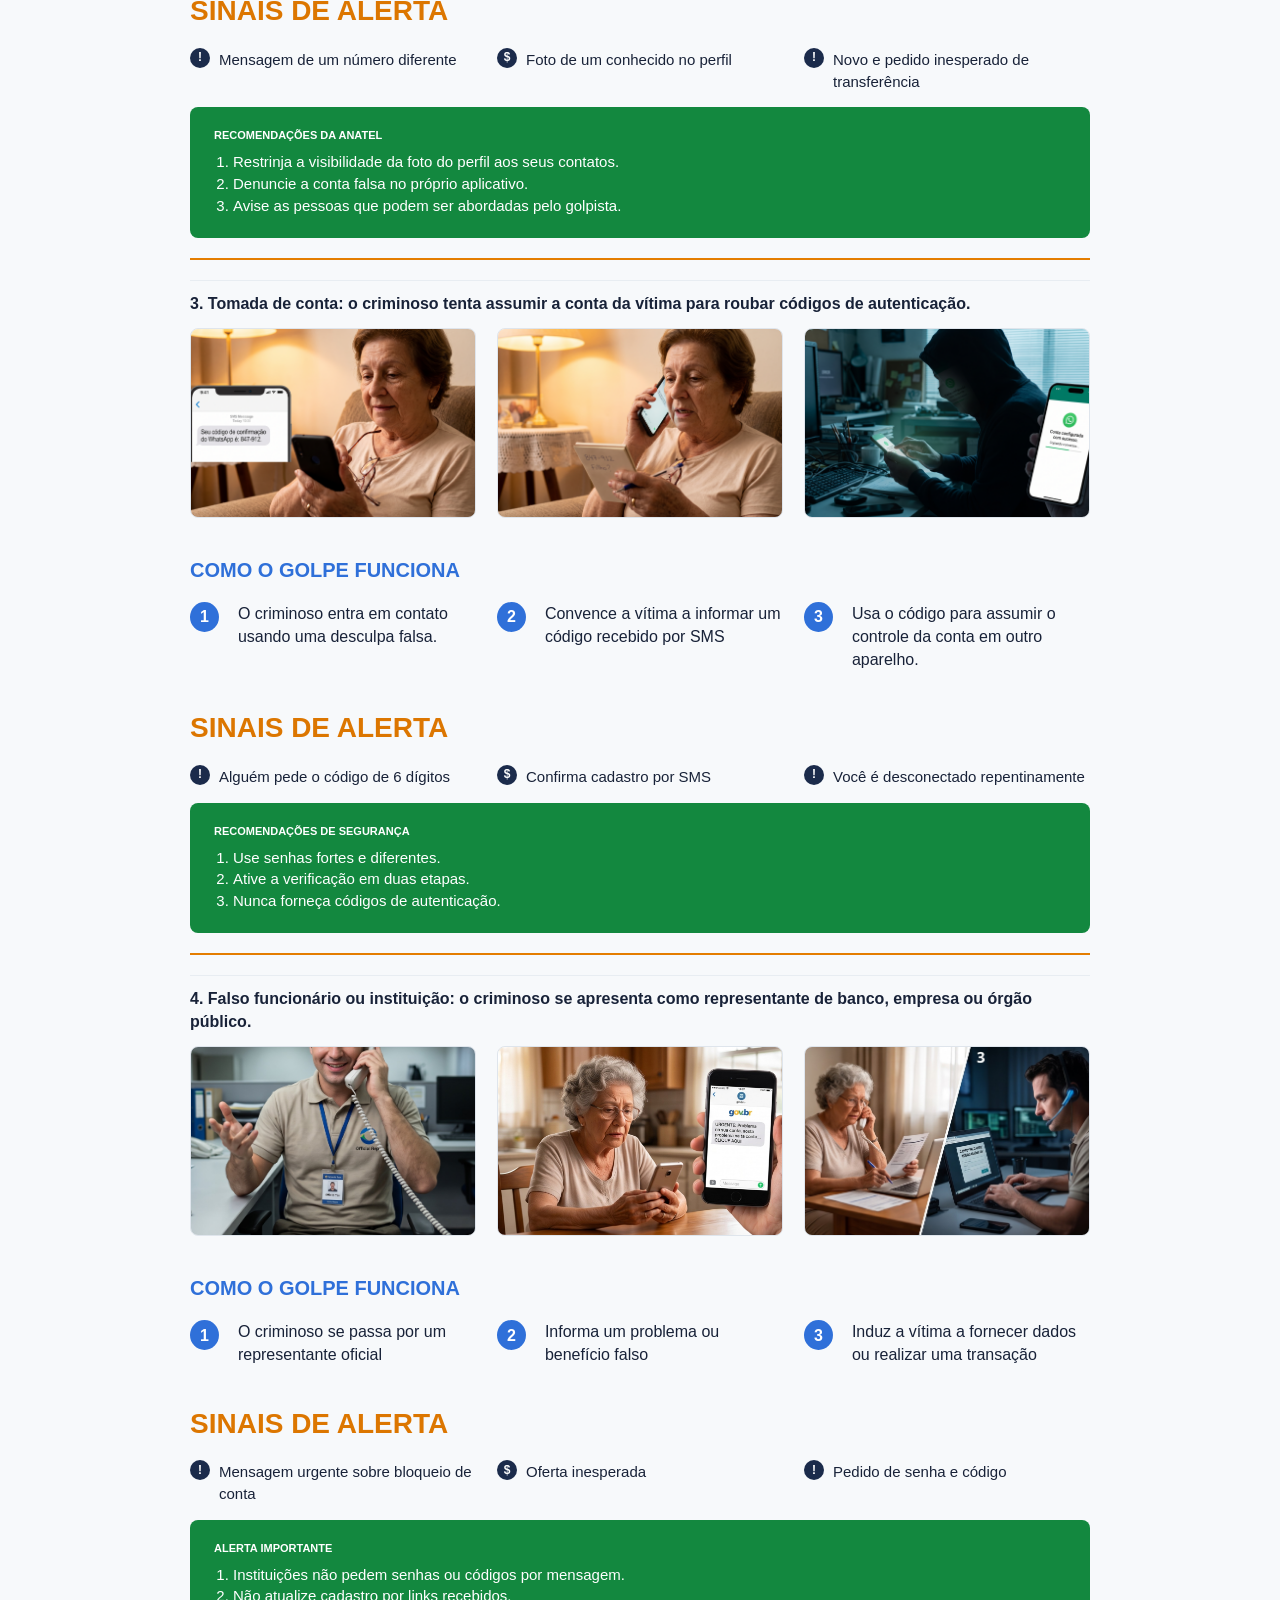
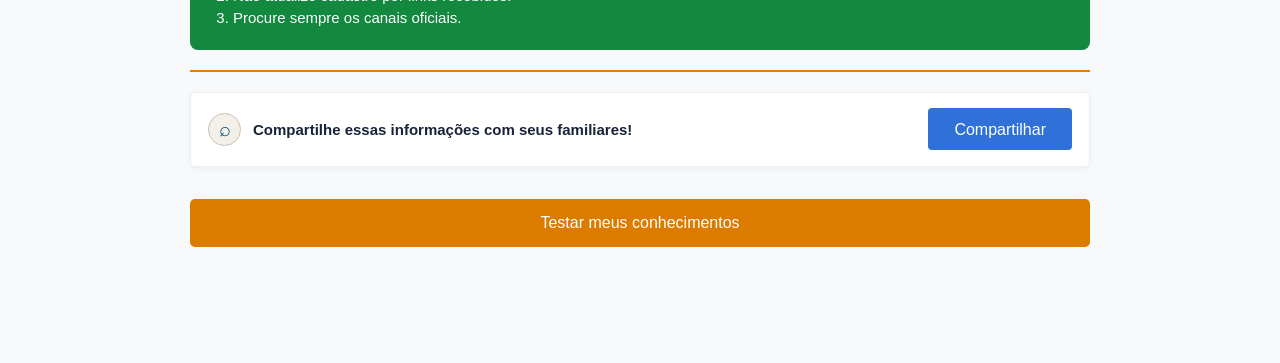
==== commit fc123b02: "att 2" ====
--- a/index.html
+++ b/index.html
@@ -47,7 +47,7 @@
             </h2>
           </header>
           
-          <section class="mod-whatsapp-bloco">
+          <section class="mod-whatsapp-bloco mod-whatsapp-bloco-extra">
             <p class="mod-whatsapp-lead">
               1. Golpistas usam a foto de um familiar para pedir dinheiro com
               urgência.
@@ -66,8 +66,6 @@
                 alt="Exemplo de mensagem de golpista se passando por um familiar"
               />
             </div>
-          </section>
-          <section class="mod-whatsapp-bloco">
             <h2 class="mod-whatsapp-titulo-secao mod-whatsapp-titulo-azul">
               COMO O GOLPE FUNCIONA
             </h2>
@@ -80,8 +78,6 @@
               </li>
               <li><b>3</b><span>Pede Pix antes que você desconfie</span></li>
             </ol>
-          </section>
-          <section class="mod-whatsapp-bloco">
             <h2 class="mod-whatsapp-titulo-secao mod-whatsapp-titulo-laranja">
               SINAIS DE ALERTA
             </h2>
@@ -99,14 +95,14 @@
                 <p>Pede para não contar pra ninguém</p>
               </li>
             </ul>
-          </section>
-          <section class="mod-whatsapp-dica">
-            <h2>O QUE FAZER AGORA</h2>
-            <ol>
-              <li>Pare a conversa</li>
-              <li>Ligue para a pessoa por outro canal</li>
-              <li>Só envie dinheiro após confirmar</li>
-            </ol>
+            <section class="mod-whatsapp-dica">
+              <h2>O QUE FAZER AGORA</h2>
+              <ol>
+                <li>Pare a conversa</li>
+                <li>Ligue para a pessoa por outro canal</li>
+                <li>Só envie dinheiro após confirmar</li>
+              </ol>
+            </section>
           </section>
           
 
@@ -118,36 +114,45 @@
             </p>
             <div class="mod-whatsapp-imagens">
               <img
-                src="assets/notificacao.png"
+                src="assets/2-1-imagem.jpg"
                 alt="Exemplo de notificação suspeita"
               /><img
-                src="assets/golpeFederal.png"
+                src="assets/2-2-imagem.jpg"
                 alt="Exemplo de mensagem falsa"
-              /><img src="assets/golpePai.png" alt="Exemplo de perfil falso" />
+              /><img src="assets/2-3-imagem.jpg" alt="Exemplo de perfil falso" />
             </div>
             <h2 class="mod-whatsapp-titulo-secao mod-whatsapp-titulo-azul">
               COMO O GOLPE FUNCIONA
             </h2>
-            <ol class="mod-whatsapp-lista-texto">
-              <li>
-                Criminoso cria um perfil com a foto de uma pessoa real usando
-                outro número.
-              </li>
-              <li>
-                Entra em contato com familiares, amigos e conhecidos da vítima.
-              </li>
-              <li>
-                Tenta obter transferências de dinheiro se passando pela pessoa
-                retratada.
-              </li>
+            <ol class="mod-whatsapp-passos">
+              <li>
+                <b>1</b>
+                <span>Criminoso cria um perfil com a foto de uma pessoa real usando
+                outro número</span>
+              </li>
+              <li>
+                <b>2</b><span>Entra em contato com familiares, amigos e conhecidos da vítima</span>
+              </li>
+              <li><b>3</b><span>Tenta obter transferências de dinheiro se passando pela pessoa
+                retratada</span></li>
             </ol>
             <h2 class="mod-whatsapp-titulo-secao mod-whatsapp-titulo-laranja">
               SINAIS DE ALERTA
             </h2>
-            <p class="mod-whatsapp-texto-alerta">
-              Mensagem de um número diferente, foto de um conhecido no perfil
-              novo e pedido inesperado de transferência.
-            </p>
+            <ul class="mod-whatsapp-alertas">
+              <li>
+                <span aria-hidden="true">!</span>
+                <p>Mensagem de um número diferente</p>
+              </li>
+              <li>
+                <span aria-hidden="true">$</span>
+                <p>Foto de um conhecido no perfil</p>
+              </li>
+              <li>
+                <span aria-hidden="true">!</span>
+                <p>Novo e pedido inesperado de transferência</p>
+              </li>
+            </ul>
             <section class="mod-whatsapp-dica">
               <h2>RECOMENDAÇÕES DA ANATEL</h2>
               <ol>
@@ -167,30 +172,42 @@
             </p>
             <div class="mod-whatsapp-imagens">
               <img
-                src="assets/notificacao.png"
+                src="assets/3-1-imagem.jpg"
                 alt="Exemplo de notificação suspeita"
               /><img
-                src="assets/golpeFederal.png"
+                src="assets/3-2-imagem.jpg"
                 alt="Exemplo de mensagem falsa"
-              /><img src="assets/golpePai.png" alt="Exemplo de perfil falso" />
+              /><img src="assets/3-3-imagem.jpg" alt="Exemplo de perfil falso" />
             </div>
             <h2 class="mod-whatsapp-titulo-secao mod-whatsapp-titulo-azul">
               COMO O GOLPE FUNCIONA
             </h2>
-            <ol class="mod-whatsapp-lista-texto">
-              <li>O criminoso entra em contato usando uma desculpa falsa.</li>
-              <li>Convence a vítima a informar um código recebido por SMS.</li>
-              <li>
-                Usa o código para assumir o controle da conta em outro aparelho.
-              </li>
+            <ol class="mod-whatsapp-passos">
+              <li>
+                <b>1</b><span>O criminoso entra em contato usando uma desculpa falsa.</span>
+              </li>
+              <li>
+                <b>2</b><span>Convence a vítima a informar um código recebido por SMS</span>
+              </li>
+              <li><b>3</b><span>Usa o código para assumir o controle da conta em outro aparelho.</span></li>
             </ol>
             <h2 class="mod-whatsapp-titulo-secao mod-whatsapp-titulo-laranja">
               SINAIS DE ALERTA
             </h2>
-            <p class="mod-whatsapp-texto-alerta">
-              Alguém pede o código de 6 dígitos, confirma cadastro por SMS ou
-              você é desconectado repentinamente.
-            </p>
+            <ul class="mod-whatsapp-alertas">
+              <li>
+                <span aria-hidden="true">!</span>
+                <p>Alguém pede o código de 6 dígitos</p>
+              </li>
+              <li>
+                <span aria-hidden="true">$</span>
+                <p>Confirma cadastro por SMS</p>
+              </li>
+              <li>
+                <span aria-hidden="true">!</span>
+                <p>Você é desconectado repentinamente</p>
+              </li>
+            </ul>
             <section class="mod-whatsapp-dica">
               <h2>RECOMENDAÇÕES DE SEGURANÇA</h2>
               <ol>
@@ -208,30 +225,42 @@
             </p>
             <div class="mod-whatsapp-imagens">
               <img
-                src="assets/notificacao.png"
+                src="assets/4-1-imagem.jpg"
                 alt="Exemplo de notificação suspeita"
               /><img
-                src="assets/golpeFederal.png"
+                src="assets/4-2-imagem.jpg"
                 alt="Exemplo de mensagem falsa"
-              /><img src="assets/golpePai.png" alt="Exemplo de perfil falso" />
+              /><img src="assets/4-3-imagem.jpg" alt="Exemplo de perfil falso" />
             </div>
             <h2 class="mod-whatsapp-titulo-secao mod-whatsapp-titulo-azul">
               COMO O GOLPE FUNCIONA
             </h2>
-            <ol class="mod-whatsapp-lista-texto">
-              <li>O criminoso se passa por um representante oficial.</li>
-              <li>Informa um problema ou benefício falso.</li>
-              <li>
-                Induz a vítima a fornecer dados ou realizar uma transação.
-              </li>
+            <ol class="mod-whatsapp-passos">
+              <li>
+                <b>1</b><span>O criminoso se passa por um representante oficial</span>
+              </li>
+              <li>
+                <b>2</b><span>Informa um problema ou benefício falso</span>
+              </li>
+              <li><b>3</b><span>Induz a vítima a fornecer dados ou realizar uma transação</span></li>
             </ol>
             <h2 class="mod-whatsapp-titulo-secao mod-whatsapp-titulo-laranja">
               SINAIS DE ALERTA
             </h2>
-            <p class="mod-whatsapp-texto-alerta">
-              Mensagem urgente sobre bloqueio de conta, oferta inesperada ou
-              pedido de senha e código.
-            </p>
+            <ul class="mod-whatsapp-alertas">
+              <li>
+                <span aria-hidden="true">!</span>
+                <p>Mensagem urgente sobre bloqueio de conta</p>
+              </li>
+              <li>
+                <span aria-hidden="true">$</span>
+                <p>Oferta inesperada</p>
+              </li>
+              <li>
+                <span aria-hidden="true">!</span>
+                <p>Pedido de senha e código</p>
+              </li>
+            </ul>
             <section class="mod-whatsapp-dica">
               <h2>ALERTA IMPORTANTE</h2>
               <ol>
--- a/styles/style.css
+++ b/styles/style.css
@@ -387,12 +387,15 @@
   grid-template-columns: repeat(3, 1fr);
   gap: 21px;
 }
+
 .mod-whatsapp-imagens img {
   width: 100%;
   height: 190px;
-  object-fit: contain;
+  display: block;
+  object-fit: cover;
   background: #ffffff;
   border: 1px solid var(--mod-whatsapp-borda);
+  border-radius: 8px;
 }
 .mod-whatsapp-passos,
 .mod-whatsapp-alertas {
@@ -404,20 +407,22 @@
   list-style: none;
 }
 .mod-whatsapp-passos li {
-  display: grid;
+  display: flex;
   gap: 9px;
   color: var(--mod-whatsapp-texto);
   font-size: 16px;
 }
+
 .mod-whatsapp-passos b {
-  width: 20px;
-  height: 20px;
-  display: grid;
-  place-items: center;
+  display: flex;
+  justify-content: center;
+  align-items: center;
+  margin-right: 10px;
+  padding: 10px;
+  height: 30px;
+  border-radius: 50%;
   color: #fff;
-  background: var(--mod-whatsapp-azul);
-  border-radius: 50%;
-  font-size: 12px;
+  background-color: var(--mod-whatsapp-azul);
 }
 .mod-whatsapp-alertas li {
   display: flex;
@@ -441,7 +446,7 @@
   margin: 1px 0 0;
 }
 .mod-whatsapp-dica {
-  margin: 32px 0 20px;
+  margin: 15px 0px 20px 0px;
   padding: 21px 24px;
   color: #fff;
   background: #13883f;
@@ -463,7 +468,6 @@
   margin: 0;
   padding-left: 19px;
   font-size: 15px;
-  line-height: 1.4;
 }
 .mod-whatsapp-cartao {
   min-height: 75px;
@@ -522,7 +526,7 @@
   margin: 0 0 14px;
   font-size: 13px;
 }
-.mod-whatsapp-bloco-extra .mod-whatsapp-dica {
+.mod-whatsapp-bloco-extra {
   margin: 0 0 20px;
 }
 .mod-whatsapp-cta {
@@ -550,7 +554,7 @@
   display: block;
 }
 
-@media (max-width: 600px) {
+@media (max-width: 768px) {
   .mod-whatsapp-navegacao {
     gap: 10px;
     font-size: 10px;
@@ -565,16 +569,27 @@
     height: 88px;
     object-fit: contain;
   }
-  .mod-whatsapp-passos,
   .mod-whatsapp-alertas {
     gap: 10px;
-  }
-  .mod-whatsapp-passos li,
+    display: flex;
+    flex-direction: column;
+  }
   .mod-whatsapp-alertas li {
-    font-size: 11px;
+    font-size: 16px;
+    display: flex;
+    align-items: center;
   }
   .mod-whatsapp-cartao {
-    align-items: stretch;
+    display: flex;
+    align-items: center;
+  }
+  .mod-whatsapp-passos {
+    display: flex;
     flex-direction: column;
   }
-}
+  .mod-whatsapp-passos li {
+    display: flex;
+    align-items: center;
+  }
+
+}
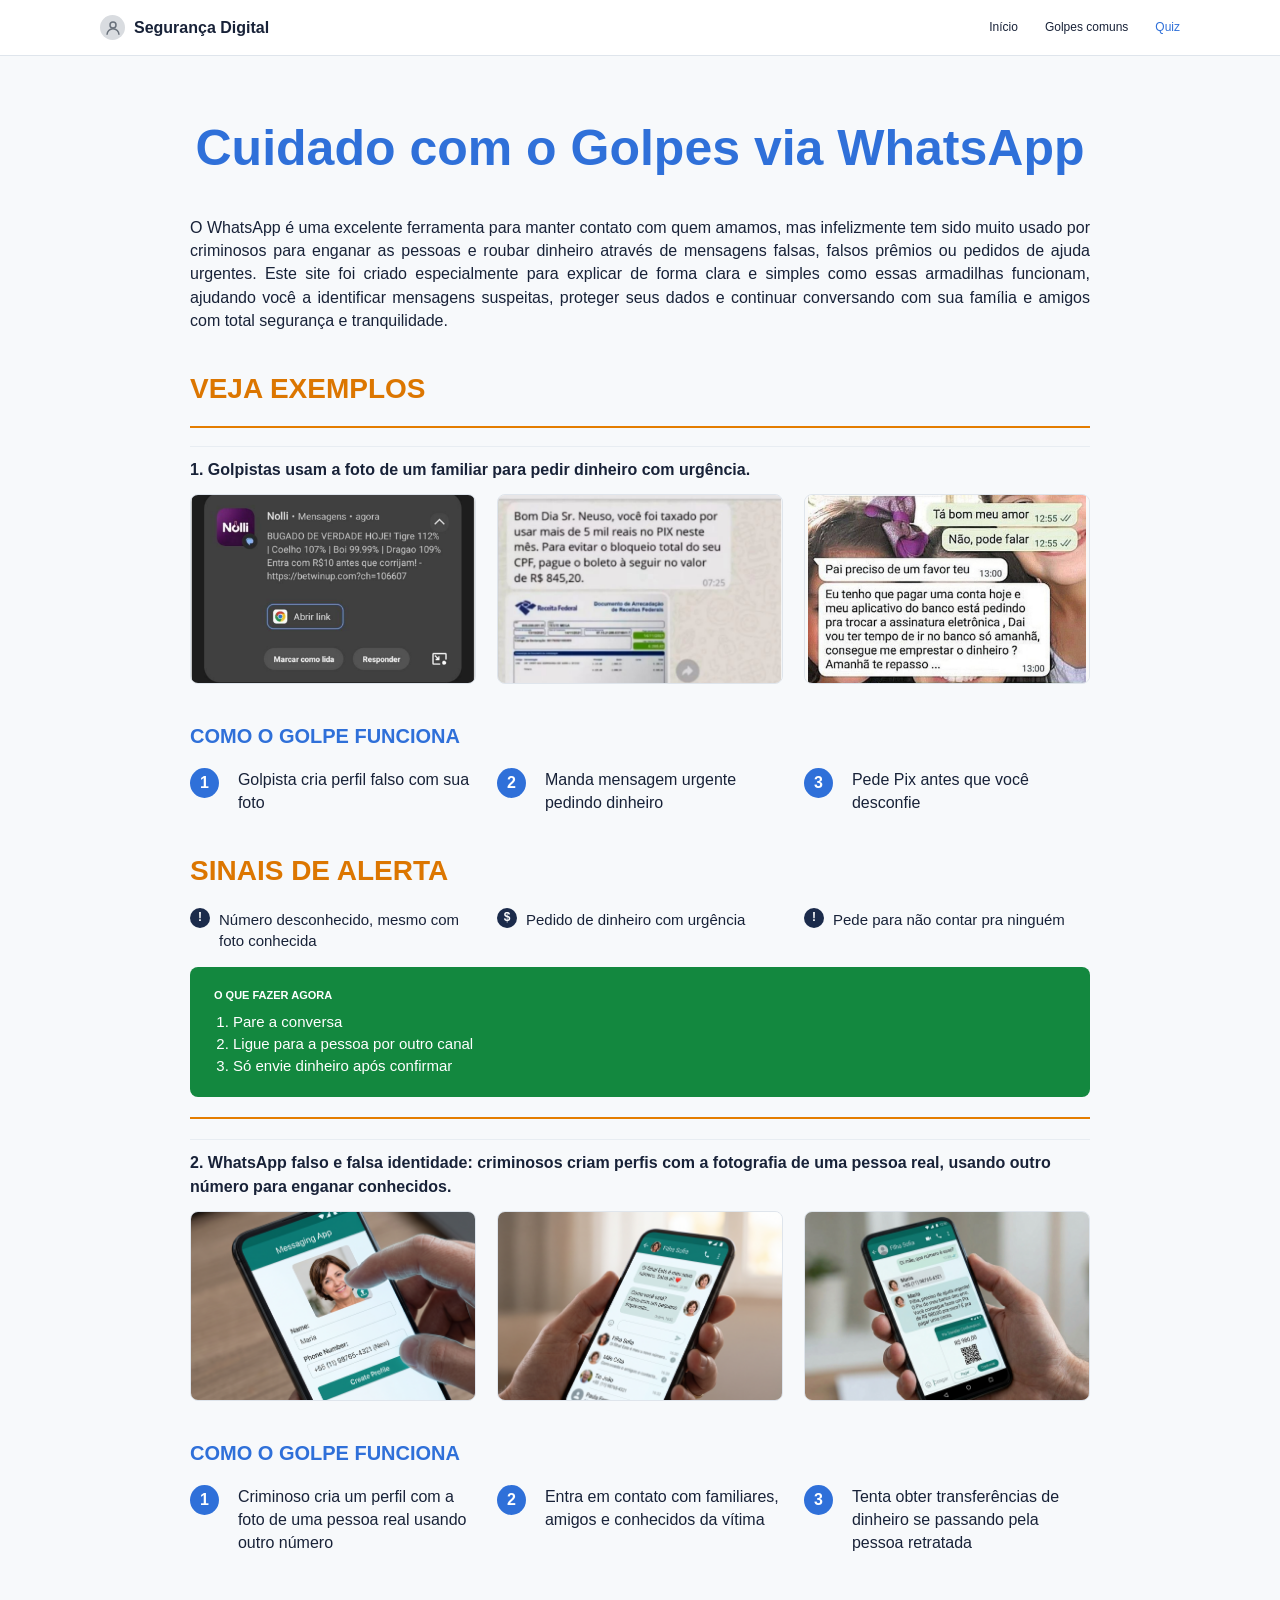
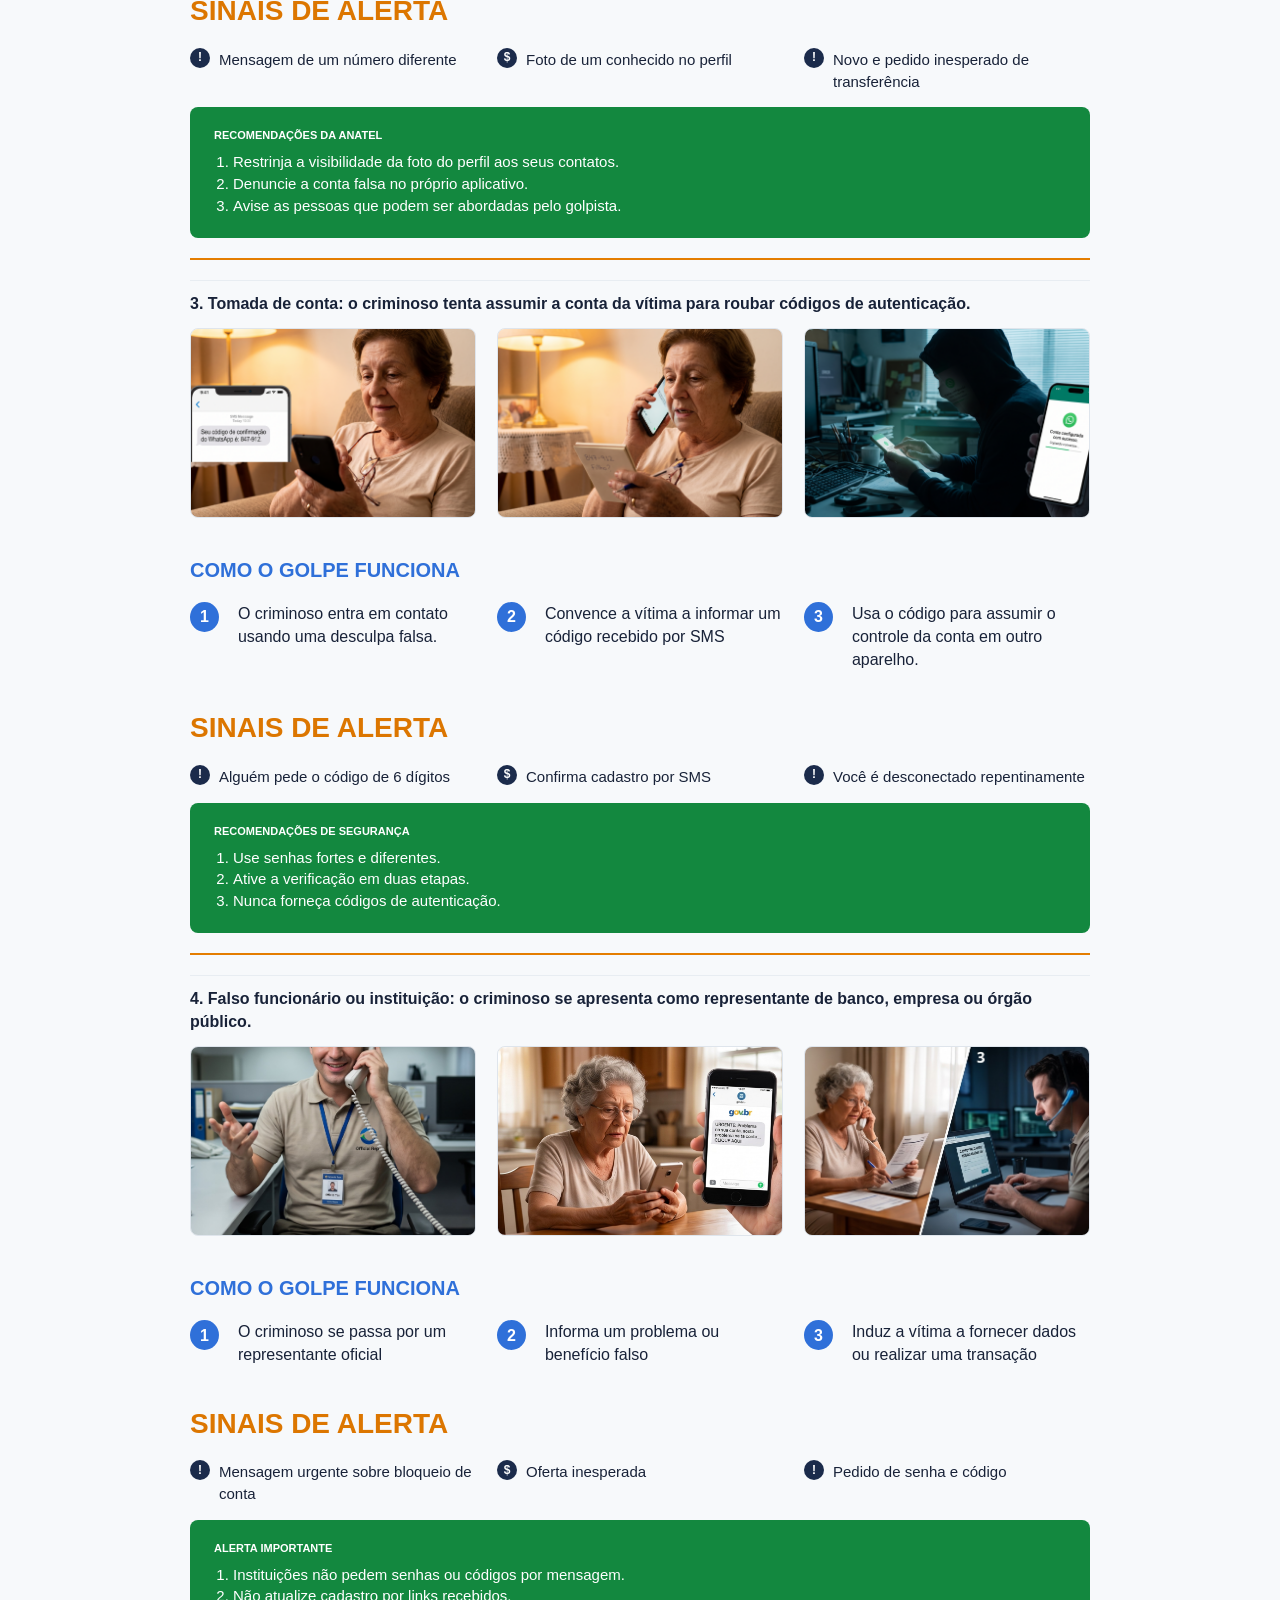
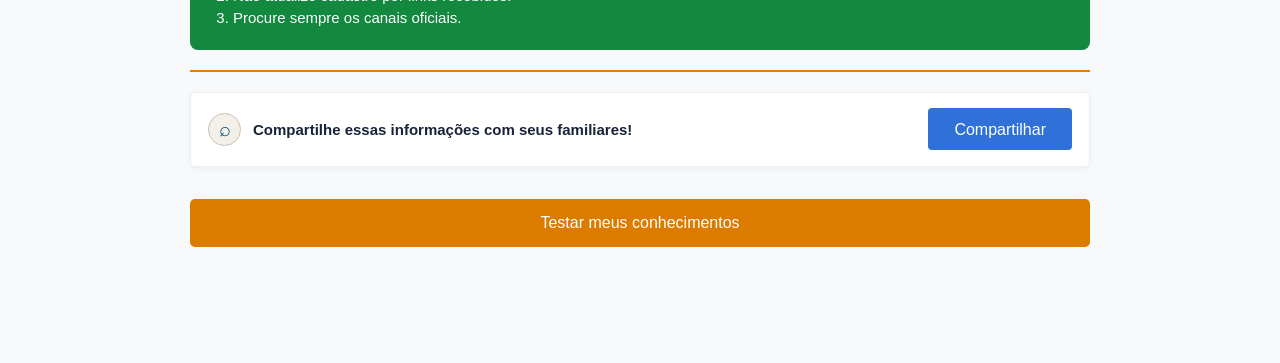
==== commit ce55bb8a: "att 3" ====
--- a/index.html
+++ b/index.html
@@ -54,15 +54,15 @@
             </p>
             <div class="mod-whatsapp-imagens">
               <img
-                src="assets/notificacao.png"
+                src="assets/1-1-imagem.png"
                 alt="Exemplo de uma notificação suspeita no celular"
               />
               <img
-                src="assets/golpeFederal.png"
+                src="assets/1-2-imagem.png"
                 alt="Exemplo de mensagem falsa usando o nome da Receita Federal"
               />
               <img
-                src="assets/golpePai.png"
+                src="assets/1-3-imagem.png"
                 alt="Exemplo de mensagem de golpista se passando por um familiar"
               />
             </div>
